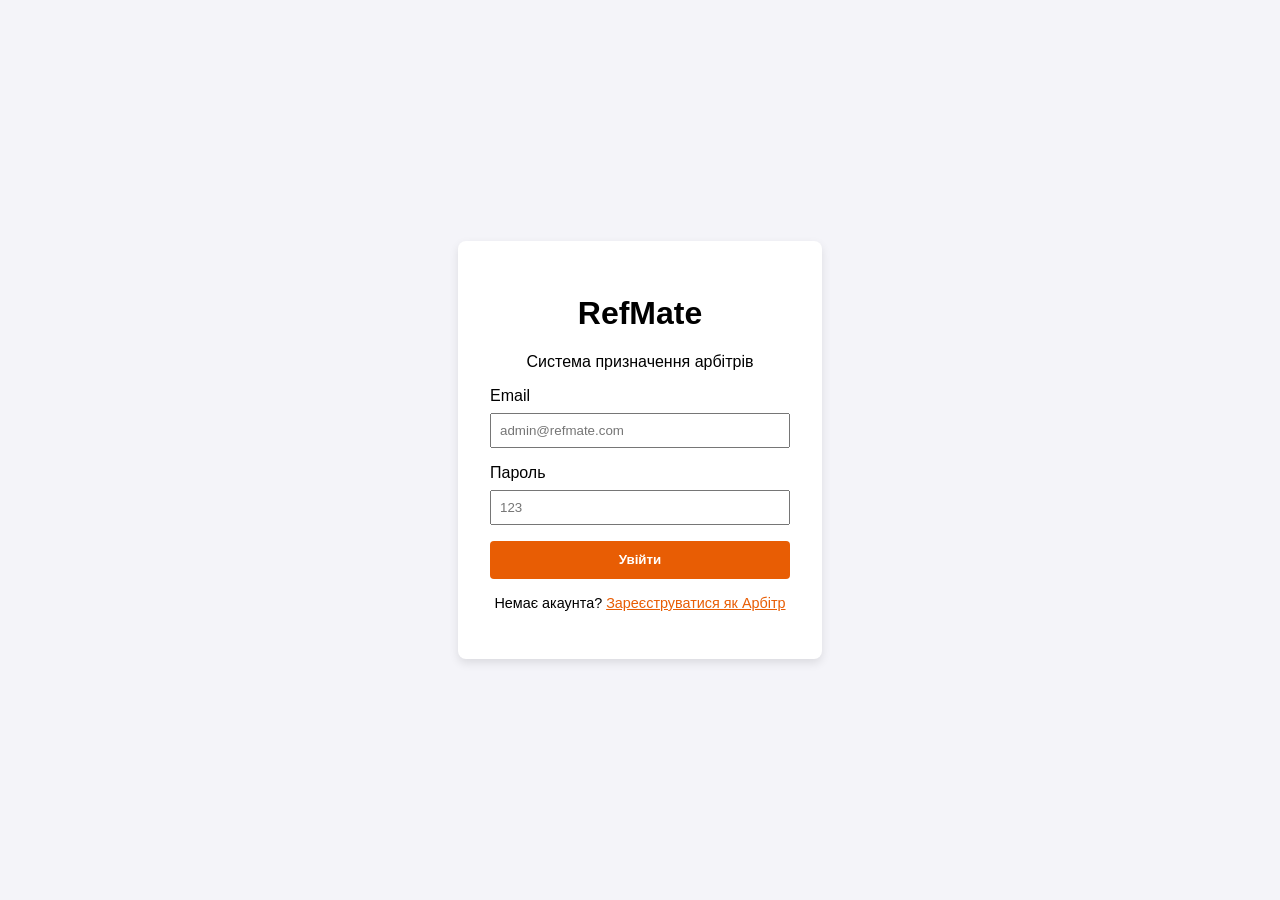
==== frontend/dashboard.html @ 987223b9 "First commit: Monorepo with Frontend and Spring Boot Backend (PostgreSQL)" ====
<!DOCTYPE html>
<html lang="uk">
<head>
    <meta charset="UTF-8">
    <meta name="viewport" content="width=device-width, initial-scale=1.0">
    <title>Кабінет - RefMate</title>
    <link rel="stylesheet" href="css/style.css">
</head>
<body class="page page--dashboard">
    <header class="header">
        <div class="header__logo">RefMate</div>
        <div class="header__user">
            <span id="userName">Завантаження...</span>
            <span class="badge" id="userRole">Роль</span>
            <button class="button button--small" id="logoutBtn">Вийти</button>
        </div>
    </header>

    <main class="dashboard-content">
        <h2 id="welcomeMessage">Вітаємо в системі!</h2>
        
        <div id="adminPanel" style="display: none;">
            <h3>Панель Адміністратора</h3>

            <div class="dashboard-card" style="margin-top: 2rem;">
                <h4>Призначення на матч</h4>
                <form class="form" id="matchForm">
                    <div style="display: flex; gap: 10px; margin-bottom: 1rem;">
                        <input type="text" id="teamA" class="form__input" placeholder="Команда А" required>
                        <input type="text" id="teamB" class="form__input" placeholder="Команда Б" required>
                    </div>
                    <div style="display: flex; gap: 10px; margin-bottom: 1rem;">
                        <input type="text" id="matchLocation" class="form__input" placeholder="Місце проведення (Арена)" required>
                        <input type="datetime-local" id="matchDateTime" class="form__input" required>
                    </div>
                    
                    <div style="margin-bottom: 1rem;">
                        <button type="button" id="findRefereesBtn" class="button button--small" style="background-color: #2a9d8f; width: 100%;">
                            Знайти вільних суддів на цю дату
                        </button>
                    </div>
                    
                    <div class="form__group" id="refereeSelectGroup" style="display: none;">
                        <label class="form__label">Оберіть арбітрів (по черзі):</label>
                        <select id="matchReferee" class="form__input">
                            <option value="" disabled selected>Оберіть суддю зі списку...</option>
                        </select>
                        
                        <div id="selectedRefereesContainer" style="display: flex; flex-wrap: wrap; gap: 8px; margin-top: 10px; margin-bottom: 10px;"></div>
                        
                        <button type="submit" class="button button--primary" style="margin-top: 1rem;">Створити матч та призначити бригаду</button>
                    </div>
                </form>
            </div>

            <div class="dashboard-card">
                <h4>Календар матчів</h4>
                <table class="table" id="matchesTable">
                    <thead>
                        <tr>
                            <th>Дата та Час</th>
                            <th>Команди</th>
                            <th>Локація</th>
                            <th>Призначений Арбітр</th>
                            <th>Статус</th>
                            <th>Дії</th>
                        </tr>
                    </thead>
                    <tbody>
                        </tbody>
                </table>
            </div>
            
            <div class="dashboard-card">
                <h4>База арбітрів</h4>
                <table class="table" id="refereesTable">
                    <thead>
                        <tr>
                            <th>ПІБ</th>
                            <th>Місто</th>
                            <th>Ліцензія</th>
                            <th>Email</th>
                            <th>Дії</th> </tr>
                    </thead>
                    <tbody></tbody>
                </table>
            </div>
        </div>

        <div id="refereePanel" style="display: none;">
            <h3>Мій розклад та доступність</h3>
            
            <div class="dashboard-card">
                <h4>Коли ви готові судити?</h4>
                <p style="margin-bottom: 1rem; color: #555;">Оберіть дати, в які ви вільні для призначень на матчі.</p>
                
                <div style="display: flex; gap: 10px; margin-bottom: 1rem;">
                    <input type="date" id="availableDate" class="form__input" style="width: auto;">
                    <button class="button button--small" id="addDateBtn">Додати дату</button>
                </div>
                
                <div id="myDatesList" style="display: flex; flex-wrap: wrap; gap: 10px;">
                    </div>
            </div>

            <div class="dashboard-card" style="margin-top: 2rem;">
                <h4>Мої призначення</h4>
                <table class="table" id="myMatchesTable">
                    <thead>
                        <tr>
                            <th>Дата та Час</th>
                            <th>Команди</th>
                            <th>Локація (Арена)</th>
                            <th>Дія / Статус</th>
                        </tr>
                    </thead>
                    <tbody>
                        </tbody>
                </table>
            </div>
        </div>
    </main>

    <div id="editMatchModal" style="display:none; position:fixed; top:0; left:0; width:100%; height:100%; background:rgba(0,0,0,0.6); z-index:1000; justify-content:center; align-items:center;">
        <div class="dashboard-card" style="width: 90%; max-width: 500px; background: white; border-radius: 8px;">
            <h4 style="margin-top: 0;">Редагування матчу</h4>
            <form id="editMatchForm" class="form">
                <input type="hidden" id="editMatchId">
                <div style="display: flex; gap: 10px; margin-bottom: 10px;">
                    <input type="text" id="editTeamA" class="form__input" placeholder="Команда А" required>
                    <input type="text" id="editTeamB" class="form__input" placeholder="Команда Б" required>
                </div>
                <div style="display: flex; gap: 10px; margin-bottom: 10px;">
                    <input type="text" id="editLocation" class="form__input" placeholder="Локація" required>
                    <input type="datetime-local" id="editDateTime" class="form__input" required>
                </div>
                
                <button type="button" id="editFindRefereesBtn" class="button button--small" style="background-color: #f4a261; width: 100%; margin-bottom: 10px; color: white;">Знайти вільних суддів на цю дату</button>
                
                <select id="editMatchReferee" class="form__input" style="margin-bottom: 10px;">
                    <option value="" disabled selected>Оберіть суддю зі списку...</option>
                </select>
                
                <div id="editSelectedRefereesContainer" style="display: flex; flex-wrap: wrap; gap: 8px; margin-bottom: 15px;"></div>
                
                <div style="display:flex; gap:10px;">
                    <button type="submit" class="button button--primary" style="flex:1;">Зберегти зміни</button>
                    <button type="button" class="button" style="background-color:#e0e0e0; color:#333; flex:1;" onclick="closeEditModal()">Скасувати</button>
                </div>
            </form>
        </div>
    </div>

    <script src="js/dashboard.js"></script>
</body>
</html>
---- frontend/css/style.css ----
body { font-family: Arial, sans-serif; background-color: #f4f4f9; display: flex; justify-content: center; align-items: center; height: 100vh; margin: 0; }
.login__container { background: white; padding: 2rem; border-radius: 8px; box-shadow: 0 4px 10px rgba(0,0,0,0.1); width: 300px; text-align: center; }
.form__group { margin-bottom: 1rem; text-align: left; }
.form__label { display: block; margin-bottom: 0.5rem; }
.form__input { width: 100%; padding: 0.5rem; box-sizing: border-box; }
.button { width: 100%; padding: 0.7rem; background-color: #e85d04; color: white; border: none; border-radius: 4px; cursor: pointer; font-weight: bold; }
.button:hover { background-color: #dc2f02; }
.form__error { margin-top: 1rem; font-size: 0.9rem; }
/* Стилі для кабінету */
.page--dashboard { display: block; height: auto; background-color: #f8f9fa; }
.header { display: flex; justify-content: space-between; align-items: center; background: #fff; padding: 1rem 2rem; box-shadow: 0 2px 4px rgba(0,0,0,0.1); }
.header__logo { font-size: 1.5rem; font-weight: bold; color: #e85d04; }
.header__user { display: flex; align-items: center; gap: 1rem; }
.badge { background: #eee; padding: 0.2rem 0.5rem; border-radius: 4px; font-size: 0.8rem; }
.button--small { padding: 0.4rem 0.8rem; width: auto; font-size: 0.9rem; }
.dashboard-content { padding: 2rem; max-width: 1200px; margin: 0 auto; }

/* Стилі для карток і таблиць */
.dashboard-card { background: white; padding: 1.5rem; border-radius: 8px; box-shadow: 0 2px 4px rgba(0,0,0,0.05); margin-bottom: 2rem; }
.table { width: 100%; border-collapse: collapse; margin-top: 1rem; }
.table th, .table td { padding: 0.75rem; text-align: left; border-bottom: 1px solid #eee; }
.table th { background-color: #f8f9fa; color: #555; font-weight: bold; }
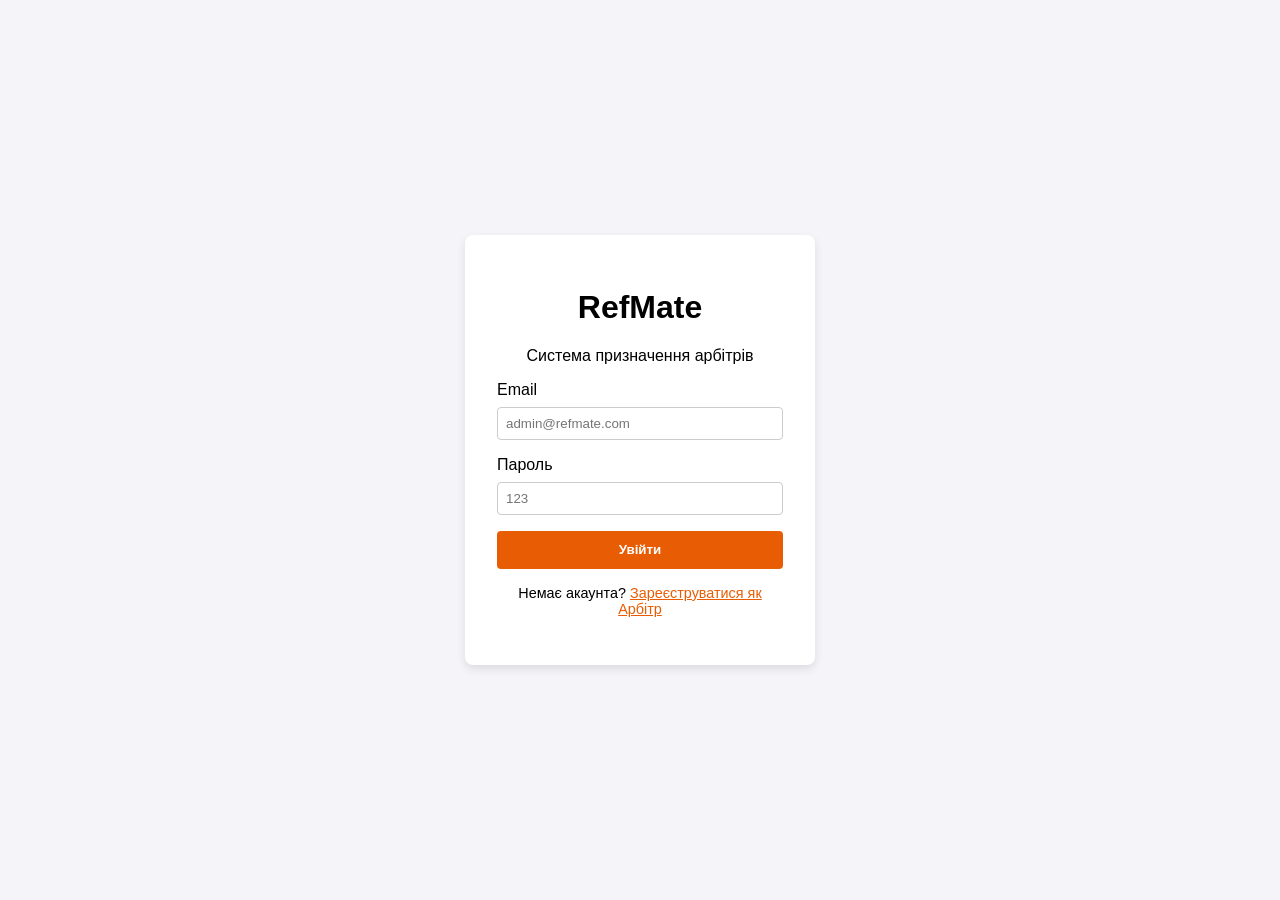
==== commit 393b4fe5: "feat: added responsive design" ====
--- a/frontend/dashboard.html
+++ b/frontend/dashboard.html
@@ -25,11 +25,11 @@
             <div class="dashboard-card" style="margin-top: 2rem;">
                 <h4>Призначення на матч</h4>
                 <form class="form" id="matchForm">
-                    <div style="display: flex; gap: 10px; margin-bottom: 1rem;">
+                    <div class="form-row">
                         <input type="text" id="teamA" class="form__input" placeholder="Команда А" required>
                         <input type="text" id="teamB" class="form__input" placeholder="Команда Б" required>
                     </div>
-                    <div style="display: flex; gap: 10px; margin-bottom: 1rem;">
+                    <div class="form-row">
                         <input type="text" id="matchLocation" class="form__input" placeholder="Місце проведення (Арена)" required>
                         <input type="datetime-local" id="matchDateTime" class="form__input" required>
                     </div>
@@ -55,35 +55,40 @@
 
             <div class="dashboard-card">
                 <h4>Календар матчів</h4>
-                <table class="table" id="matchesTable">
-                    <thead>
-                        <tr>
-                            <th>Дата та Час</th>
-                            <th>Команди</th>
-                            <th>Локація</th>
-                            <th>Призначений Арбітр</th>
-                            <th>Статус</th>
-                            <th>Дії</th>
-                        </tr>
-                    </thead>
-                    <tbody>
+                <div class="table-responsive">
+                    <table class="table" id="matchesTable">
+                        <thead>
+                            <tr>
+                                <th>Дата та Час</th>
+                                <th>Команди</th>
+                                <th>Локація</th>
+                                <th>Призначений Арбітр</th>
+                                <th>Статус</th>
+                                <th>Дії</th>
+                            </tr>
+                        </thead>
+                        <tbody>
                         </tbody>
-                </table>
+                    </table>
+                </div>
             </div>
             
             <div class="dashboard-card">
                 <h4>База арбітрів</h4>
-                <table class="table" id="refereesTable">
-                    <thead>
-                        <tr>
-                            <th>ПІБ</th>
-                            <th>Місто</th>
-                            <th>Ліцензія</th>
-                            <th>Email</th>
-                            <th>Дії</th> </tr>
-                    </thead>
-                    <tbody></tbody>
-                </table>
+                <div class="table-responsive">
+                    <table class="table" id="refereesTable">
+                        <thead>
+                            <tr>
+                                <th>ПІБ</th>
+                                <th>Місто</th>
+                                <th>Ліцензія</th>
+                                <th>Email</th>
+                                <th>Дії</th> 
+                            </tr>
+                        </thead>
+                        <tbody></tbody>
+                    </table>
+                </div>
             </div>
         </div>
 
@@ -94,43 +99,45 @@
                 <h4>Коли ви готові судити?</h4>
                 <p style="margin-bottom: 1rem; color: #555;">Оберіть дати, в які ви вільні для призначень на матчі.</p>
                 
-                <div style="display: flex; gap: 10px; margin-bottom: 1rem;">
-                    <input type="date" id="availableDate" class="form__input" style="width: auto;">
-                    <button class="button button--small" id="addDateBtn">Додати дату</button>
+                <div class="form-row">
+                    <input type="date" id="availableDate" class="form__input" style="flex: 1;">
+                    <button class="button button--small" id="addDateBtn" style="flex: 1;">Додати дату</button>
                 </div>
                 
-                <div id="myDatesList" style="display: flex; flex-wrap: wrap; gap: 10px;">
-                    </div>
+                <div id="myDatesList" style="display: flex; flex-wrap: wrap; gap: 10px; margin-top: 1rem;">
+                </div>
             </div>
 
             <div class="dashboard-card" style="margin-top: 2rem;">
                 <h4>Мої призначення</h4>
-                <table class="table" id="myMatchesTable">
-                    <thead>
-                        <tr>
-                            <th>Дата та Час</th>
-                            <th>Команди</th>
-                            <th>Локація (Арена)</th>
-                            <th>Дія / Статус</th>
-                        </tr>
-                    </thead>
-                    <tbody>
+                <div class="table-responsive">
+                    <table class="table" id="myMatchesTable">
+                        <thead>
+                            <tr>
+                                <th>Дата та Час</th>
+                                <th>Команди</th>
+                                <th>Локація (Арена)</th>
+                                <th>Дія / Статус</th>
+                            </tr>
+                        </thead>
+                        <tbody>
                         </tbody>
-                </table>
+                    </table>
+                </div>
             </div>
         </div>
     </main>
 
     <div id="editMatchModal" style="display:none; position:fixed; top:0; left:0; width:100%; height:100%; background:rgba(0,0,0,0.6); z-index:1000; justify-content:center; align-items:center;">
-        <div class="dashboard-card" style="width: 90%; max-width: 500px; background: white; border-radius: 8px;">
+        <div class="dashboard-card" style="width: 90%; max-width: 500px; background: white; border-radius: 8px; max-height: 90vh; overflow-y: auto;">
             <h4 style="margin-top: 0;">Редагування матчу</h4>
             <form id="editMatchForm" class="form">
                 <input type="hidden" id="editMatchId">
-                <div style="display: flex; gap: 10px; margin-bottom: 10px;">
+                <div class="form-row">
                     <input type="text" id="editTeamA" class="form__input" placeholder="Команда А" required>
                     <input type="text" id="editTeamB" class="form__input" placeholder="Команда Б" required>
                 </div>
-                <div style="display: flex; gap: 10px; margin-bottom: 10px;">
+                <div class="form-row">
                     <input type="text" id="editLocation" class="form__input" placeholder="Локація" required>
                     <input type="datetime-local" id="editDateTime" class="form__input" required>
                 </div>
@@ -143,8 +150,8 @@
                 
                 <div id="editSelectedRefereesContainer" style="display: flex; flex-wrap: wrap; gap: 8px; margin-bottom: 15px;"></div>
                 
-                <div style="display:flex; gap:10px;">
-                    <button type="submit" class="button button--primary" style="flex:1;">Зберегти зміни</button>
+                <div class="form-row">
+                    <button type="submit" class="button button--primary" style="flex:1;">Зберегти</button>
                     <button type="button" class="button" style="background-color:#e0e0e0; color:#333; flex:1;" onclick="closeEditModal()">Скасувати</button>
                 </div>
             </form>
--- a/frontend/css/style.css
+++ b/frontend/css/style.css
@@ -1,11 +1,16 @@
 body { font-family: Arial, sans-serif; background-color: #f4f4f9; display: flex; justify-content: center; align-items: center; height: 100vh; margin: 0; }
-.login__container { background: white; padding: 2rem; border-radius: 8px; box-shadow: 0 4px 10px rgba(0,0,0,0.1); width: 300px; text-align: center; }
+
+/* Змінено ширину на гнучку (max-width) для телефонів */
+.login__container { background: white; padding: 2rem; border-radius: 8px; box-shadow: 0 4px 10px rgba(0,0,0,0.1); width: 100%; max-width: 350px; box-sizing: border-box; text-align: center; }
+
 .form__group { margin-bottom: 1rem; text-align: left; }
 .form__label { display: block; margin-bottom: 0.5rem; }
-.form__input { width: 100%; padding: 0.5rem; box-sizing: border-box; }
+.form__input { width: 100%; padding: 0.5rem; box-sizing: border-box; border: 1px solid #ccc; border-radius: 4px; }
+
 .button { width: 100%; padding: 0.7rem; background-color: #e85d04; color: white; border: none; border-radius: 4px; cursor: pointer; font-weight: bold; }
 .button:hover { background-color: #dc2f02; }
 .form__error { margin-top: 1rem; font-size: 0.9rem; }
+
 /* Стилі для кабінету */
 .page--dashboard { display: block; height: auto; background-color: #f8f9fa; }
 .header { display: flex; justify-content: space-between; align-items: center; background: #fff; padding: 1rem 2rem; box-shadow: 0 2px 4px rgba(0,0,0,0.1); }
@@ -13,10 +18,59 @@
 .header__user { display: flex; align-items: center; gap: 1rem; }
 .badge { background: #eee; padding: 0.2rem 0.5rem; border-radius: 4px; font-size: 0.8rem; }
 .button--small { padding: 0.4rem 0.8rem; width: auto; font-size: 0.9rem; }
-.dashboard-content { padding: 2rem; max-width: 1200px; margin: 0 auto; }
+.dashboard-content { padding: 2rem; max-width: 1200px; margin: 0 auto; box-sizing: border-box; }
 
 /* Стилі для карток і таблиць */
 .dashboard-card { background: white; padding: 1.5rem; border-radius: 8px; box-shadow: 0 2px 4px rgba(0,0,0,0.05); margin-bottom: 2rem; }
-.table { width: 100%; border-collapse: collapse; margin-top: 1rem; }
+.table { width: 100%; border-collapse: collapse; margin-top: 1rem; min-width: 600px; /* Гарантує, що таблиця не стиснеться занадто сильно */ }
 .table th, .table td { padding: 0.75rem; text-align: left; border-bottom: 1px solid #eee; }
-.table th { background-color: #f8f9fa; color: #555; font-weight: bold; }+.table th { background-color: #f8f9fa; color: #555; font-weight: bold; }
+
+/* Рядок форми (поля поруч) */
+.form-row { display: flex; gap: 10px; margin-bottom: 1rem; }
+
+/* =========================================================
+   АДАПТИВНІСТЬ ДЛЯ МОБІЛЬНИХ ПРИСТРОЇВ
+   ========================================================= */
+
+/* Обгортка для горизонтального скролу таблиць */
+.table-responsive {
+    width: 100%;
+    overflow-x: auto;
+    -webkit-overflow-scrolling: touch;
+    border: 1px solid #eee;
+    border-radius: 8px;
+    margin-bottom: 1rem;
+}
+
+@media (max-width: 768px) {
+    .header {
+        flex-direction: column;
+        gap: 15px;
+        padding: 1rem;
+    }
+    
+    .header__user {
+        flex-wrap: wrap;
+        justify-content: center;
+    }
+    
+    .dashboard-content {
+        padding: 1rem;
+    }
+    
+    /* Робимо поля, які були поруч, колонкою одне під одним */
+    .form-row {
+        flex-direction: column;
+        gap: 10px;
+    }
+    
+    .button--small {
+        width: 100%;
+        text-align: center;
+    }
+    
+    .dashboard-card {
+        padding: 1rem;
+    }
+}
